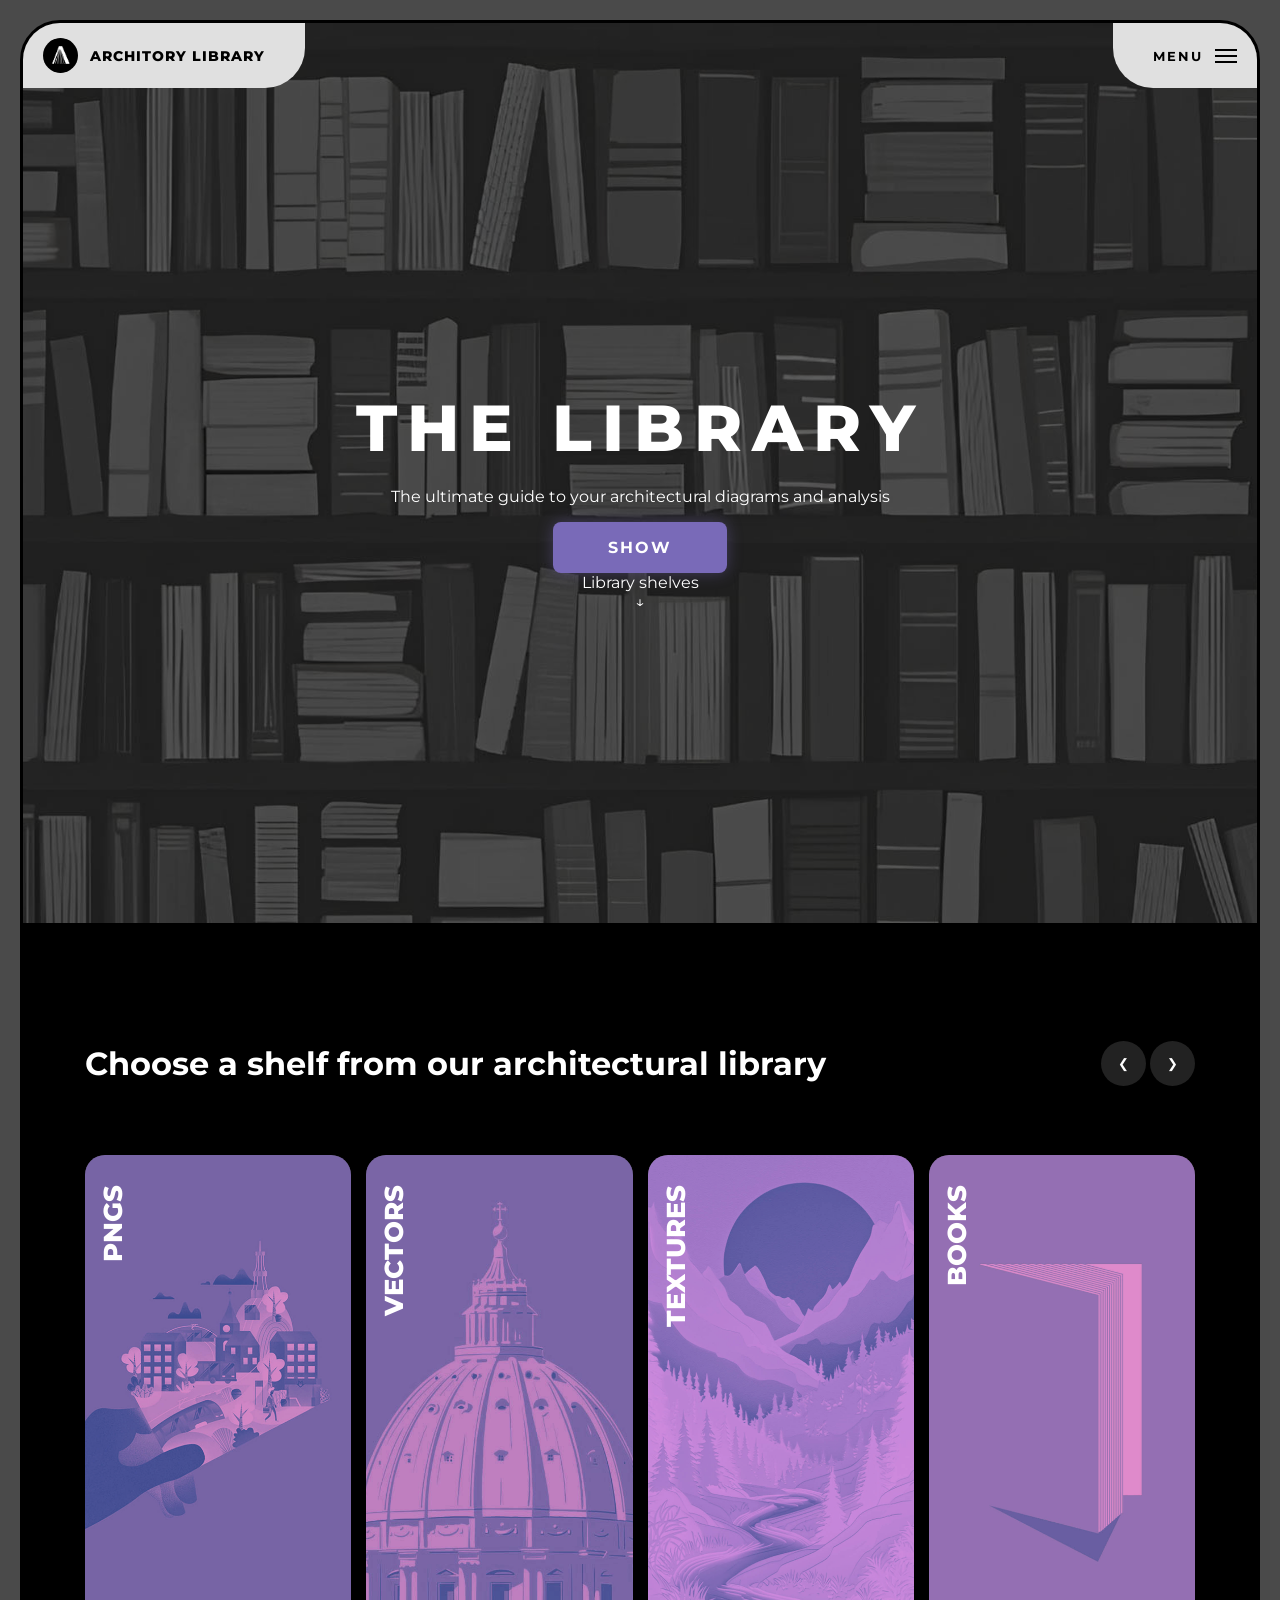
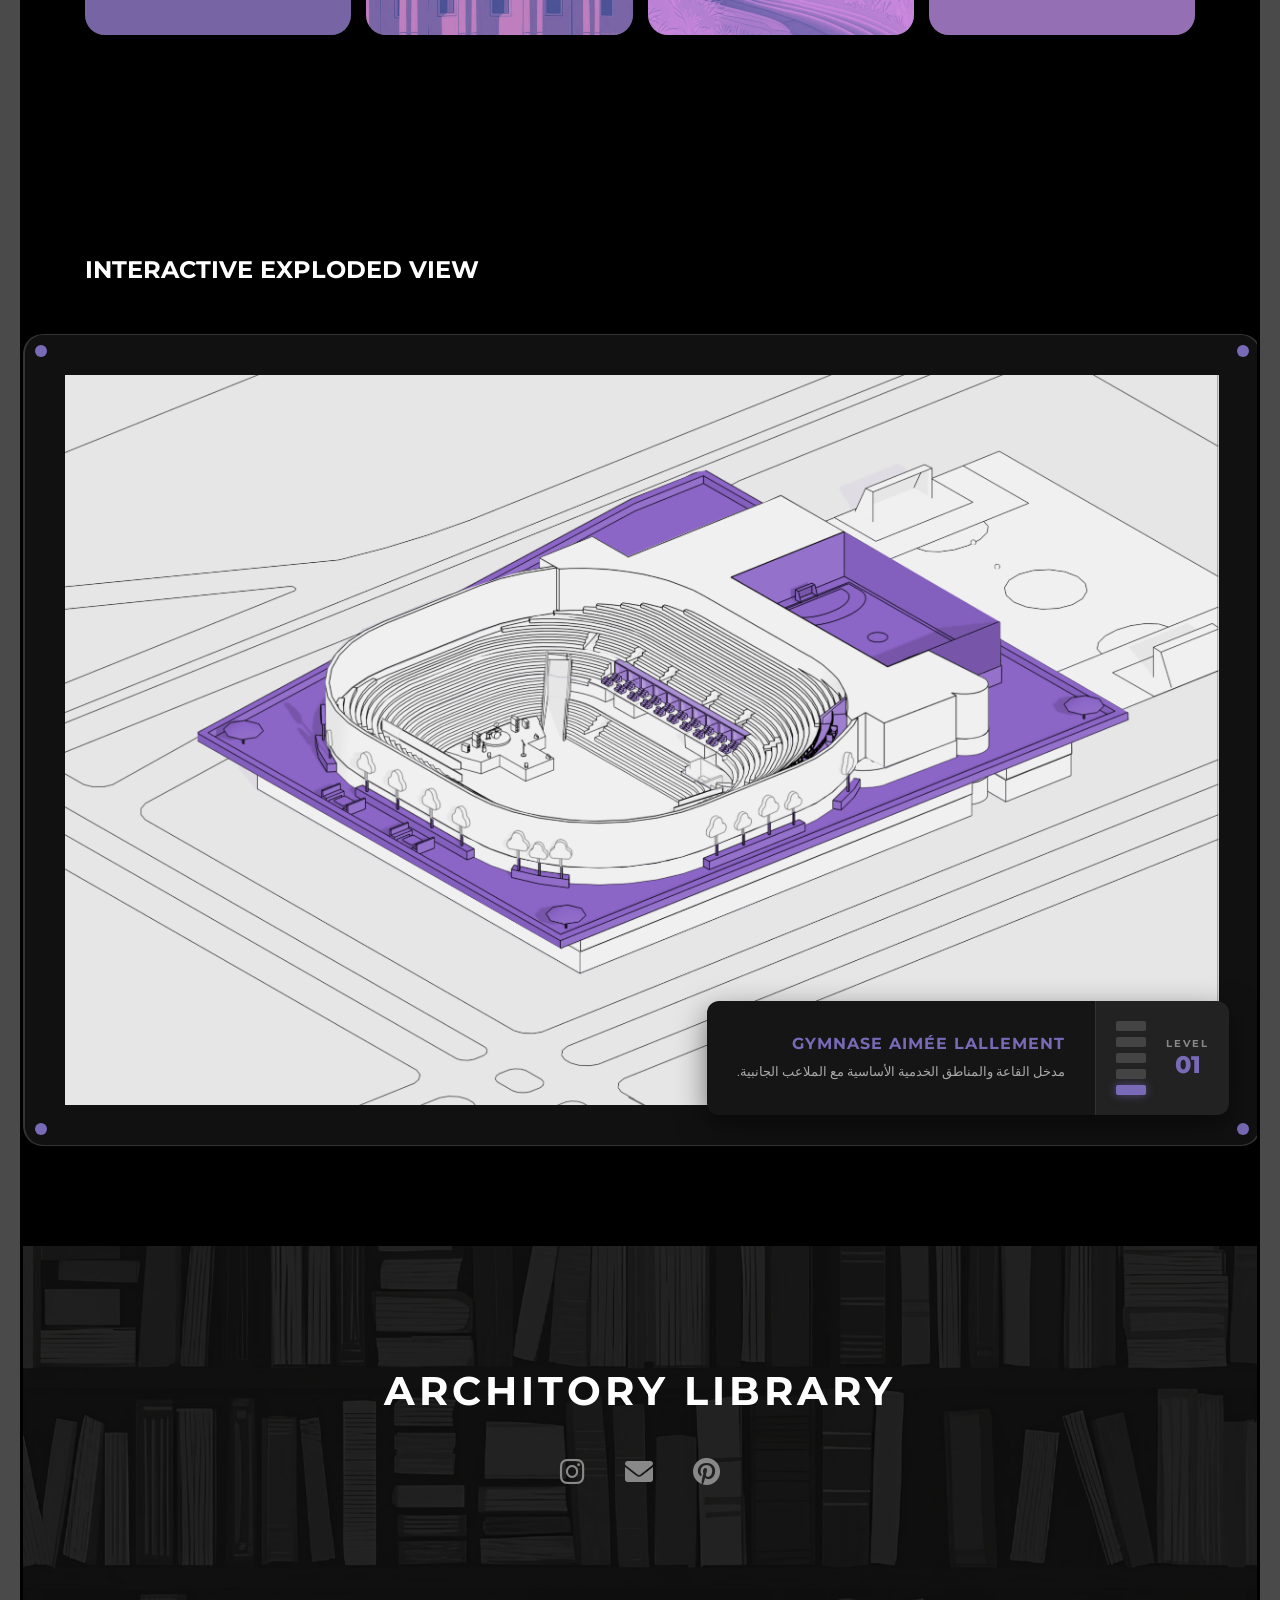
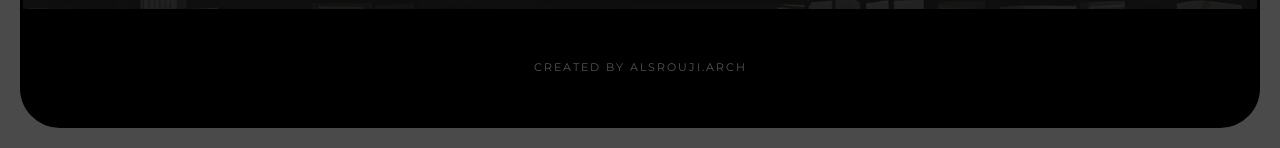
==== architory try/index.html @ 360d8b0a "Add files via upload" ====
<!DOCTYPE html>
<html lang="en">
<head>
    <meta charset="UTF-8">
    <meta name="viewport" content="width=device-width, initial-scale=1.0">
    <title>The Library | Architory</title>
    <link href="https://fonts.googleapis.com/css2?family=Montserrat:wght@300;400;700;800&display=swap" rel="stylesheet">
    <link rel="stylesheet" href="https://cdnjs.cloudflare.com/ajax/libs/font-awesome/6.0.0/css/all.min.css">
    <link rel="stylesheet" href="style.css">
</head>
<body>

<div class="wrapper">
    <header class="top-nav">
        <div class="logo-area">
            <img src="images/logo.png" alt="Logo" class="logo-img">
            <span class="logo-text">ARCHITORY LIBRARY</span>
        </div>
        
        <div class="menu-area">
            <span class="menu-label">MENU</span>
            <div class="hamburger">
                <span></span>
                <span></span>
                <span></span>
            </div>
        </div>
    </header>

    <section class="hero">
        <div class="hero-overlay"></div>
        <div class="hero-content">
            <h1>THE LIBRARY</h1>
            <p>The ultimate guide to your architectural diagrams and analysis</p>
            <a href="#cards-section" class="hero-btn">SHOW</a>
            <div class="learn-more">
                Library shelves
                <div class="arrow">↓</div>
            </div>
        </div>
    </section>

    <div class="section" id="cards-section">
        <div class="top">
            <h1>Choose a shelf from our architectural library</h1>
            <div class="arrows">
                <button id="prev">❮</button>
                <button id="next">❯</button>
            </div>
        </div>

        <div class="slider">
            <div class="cards active">
                <a href="category.html?type=pngs" class="card">
                    <span class="vertical">PNGs</span>
                    <img class="icon" src="images/card-png-thumb.jpg">
                    <div class="details">
                        <div class="text">
                            <h2>PNGs</h2>
                            <p>PNG format preserves high image quality and sharp lines.</p>
                        </div>
                        <img src="images/card-png-full.jpg">
                    </div>
                </a>
                <a href="category.html?type=vectors" class="card">
                    <span class="vertical">VECTORS</span>
                    <img class="icon" src="images/card-vector-thumb.jpg">
                    <div class="details">
                        <div class="text">
                            <h2>VECTORS</h2>
                            <p>Vector graphics maintain perfect quality at any scale.</p>
                        </div>
                        <img src="images/card-vector-full.jpg">
                    </div>
                </a>
                <a href="category.html?type=textures" class="card">
                    <span class="vertical">TEXTURES</span>
                    <img class="icon" src="images/card-texture-thumb.jpg">
                    <div class="details">
                        <div class="text">
                            <h2>TEXTURES</h2>
                            <p>Textures add visual depth to architectural diagrams.</p>
                        </div>
                        <img src="images/card-texture-full.jpg">
                    </div>
                </a>
                <a href="category.html?type=books" class="card">
                    <span class="vertical">BOOKS</span>
                    <img class="icon" src="images/card-books-thumb.jpg">
                    <div class="details">
                        <div class="text">
                            <h2>BOOKS</h2>
                            <p>Books provide structured architectural knowledge.</p>
                        </div>
                        <img src="images/card-books-full.jpg">
                    </div>
                </a>
            </div>

            <div class="cards">
                <a href="category.html?type=analysis" class="card">
                    <span class="vertical">SITE ANALYSIS</span>
                    <img class="icon" src="images/card-analysis-thumb.jpg">
                    <div class="details">
                        <div class="text">
                            <h2>SITE ANALYSIS</h2>
                            <p>Understanding environmental and urban conditions.</p>
                        </div>
                        <img src="images/card-analysis-full.jpg">
                    </div>
                </a>
                <a href="category.html?type=pinterest" class="card">
                    <span class="vertical">PINTEREST</span>
                    <img class="icon" src="images/card-pinterest-thumb.jpg">
                    <div class="details">
                        <div class="text">
                            <h2>PINTEREST</h2>
                            <p>Organize design inspirations and visual ideas.</p>
                        </div>
                        <img src="images/card-pinterest-full.jpg">
                    </div>
                </a>
                <a href="category.html?type=inspiration" class="card">
                    <span class="vertical">INSPIRATION</span>
                    <img class="icon" src="images/card-inspiration-thumb.jpg">
                    <div class="details">
                        <div class="text">
                            <h2>INSPIRATION</h2>
                            <p>Generate unique architectural design concepts.</p>
                        </div>
                        <img src="images/card-inspiration-full.jpg">
                    </div>
                </a>
                <a href="category.html?type=tools" class="card">
                    <span class="vertical">OUR TOOLS</span>
                    <img class="icon" src="images/card-tools-thumb.jpg">
                    <div class="details">
                        <div class="text">
                            <h2>OUR TOOLS</h2>
                            <p>Tools that help architects present ideas clearly.</p>
                        </div>
                        <img src="images/card-tools-full.jpg">
                    </div>
                </a>
            </div>
        </div>
    </div>

    <section class="exploded-section">
        <div class="top" style="width: 90%; margin: 0 auto 30px auto;">
            <h1 style="text-transform: uppercase;">Interactive Exploded View</h1>
        </div>
    
        <div class="main-screen-frame">
            <div class="corner tl"></div><div class="corner tr"></div>
            <div class="corner bl"></div><div class="corner br"></div>
    
            <div class="map-container">
                <div id="floor-1" class="floor-layer fixed-base active"><img src="images/floor1.png" alt="Base"></div>
                <div id="floor-2" class="floor-layer moving-layer"><img src="images/floor2.png" alt="2"></div>
                <div id="floor-3" class="floor-layer moving-layer"><img src="images/floor3.png" alt="3"></div>
                <div id="floor-4" class="floor-layer moving-layer"><img src="images/floor4.png" alt="4"></div>
                <div id="floor-5" class="floor-layer moving-layer"><img src="images/floor5.png" alt="5"></div>
            </div>
    
            <div class="ui-bottom-right" dir="rtl">
                <div class="info-rect">
                    <h2 id="floor-title">GYMNASE AIMÉE LALLEMENT</h2>
                    <p id="floor-desc">مدخل القاعة والمناطق الخدمية الأساسية مع الملاعب الجانبية.</p>
                </div>
    
                <div class="control-box">
                    <div class="level-indicator">
                        <span class="lvl-label">LEVEL</span>
                        <span id="current-lvl-num">01</span>
                    </div>
                    <div class="mini-grid-buttons">
                        <button class="grid-btn" onclick="switchFloor(5, this)"></button>
                        <button class="grid-btn" onclick="switchFloor(4, this)"></button>
                        <button class="grid-btn" onclick="switchFloor(3, this)"></button>
                        <button class="grid-btn" onclick="switchFloor(2, this)"></button>
                        <button class="grid-btn active" id="default-btn" onclick="switchFloor(1, this)"></button>
                    </div>
                </div>
            </div>
        </div>
    </section>
   
    <section class="contact">
        <div class="contact-overlay"></div>
        <div class="contact-content">
            <h2 class="footer-logo-text">ARCHITORY LIBRARY</h2>
            <div class="social">
                <a href="https://www.instagram.com/_architory_?igsh=MTR0dXZ2dDJjMWpxcg==" target="_blank">
                    <i class="fab fa-instagram"></i>
                </a>
                
                <a href="mailto:architory@gmail.com">
                    <i class="fas fa-envelope"></i>
                </a>
                
                <a href="https://pin.it/70o2SQbQT" target="_blank">
                    <i class="fab fa-pinterest"></i>
                </a>
            </div>
        </div>
    </section>

    <footer class="footer">
        <p>CREATED BY ALSROUJI.ARCH</p>
    </footer>
</div>

<script src="script.js"></script>
</body>
</html>
---- architory try/style.css ----
/* ================= كودك الأصلي كما هو ================= */
html { scroll-behavior: smooth; background: #4A4A4A; }
body {
    font-family: 'Montserrat', sans-serif;
    margin: 0; padding: 20px; box-sizing: border-box;
    background: #4A4A4A; overflow-x: hidden;
}
.wrapper {
    background: #000; border-radius: 40px; overflow: hidden;
    position: relative; border: 3px solid #000;
    min-height: calc(100vh - 40px);
}
.top-nav { position: absolute; top: 0; width: 100%; display: flex; justify-content: space-between; z-index: 100; }
.logo-area { background: #e0e0e0; padding: 15px 40px 15px 20px; display: flex; align-items: center; gap: 12px; border-radius: 0 0 40px 0; }
.logo-img { width: 35px; height: 35px; border-radius: 50%; }
.logo-text { color: #000; font-weight: 800; font-size: 14px; letter-spacing: 1px; }
.menu-area { background: #e0e0e0; padding: 15px 20px 15px 40px; display: flex; align-items: center; gap: 12px; border-radius: 0 0 0 40px; cursor: pointer; transition: 0.3s; }
.menu-area:hover { background: #796AB8; }
.menu-area:hover .menu-label, .menu-area:hover .hamburger span { background: #fff; color: #fff; }
.menu-label { color: #000; font-weight: 700; font-size: 13px; letter-spacing: 2px; }
.hamburger { display: flex; flex-direction: column; gap: 4px; }
.hamburger span { display: block; width: 22px; height: 2px; background: #000; transition: 0.3s; }

.hero {
    position: relative; height: 100vh; background-image: url("images/hero-background.jpg");
    background-size: cover; background-position: center; display: flex;
    align-items: center; justify-content: center; text-align: center;
}
.hero-overlay { position: absolute; inset: 0; background: rgba(0, 0, 0, 0.45); }
.hero-content { position: relative; z-index: 2; color: white; }
.hero-content h1 { font-size: clamp(35px, 8vw, 65px); font-weight: 800; letter-spacing: 10px; margin-bottom: 20px; }
.hero-btn {
    display: inline-block; background: #796AB8; color: white; padding: 16px 55px;
    text-decoration: none; border-radius: 8px; font-weight: 700; letter-spacing: 2px;
    transition: all 0.4s ease; border: none; cursor: pointer;
    box-shadow: 0 0 15px rgba(121, 106, 184, 0.4);
}
.hero-btn:hover { background: #8b7bd1; transform: translateY(-3px) scale(1.05); box-shadow: 0 0 30px rgba(121, 106, 184, 0.8); }

.section { width: 90%; margin: auto; padding: 100px 0; }
.top { display: flex; justify-content: space-between; align-items: center; margin-bottom: 30px; color: white; }
.arrows button { background: #222; color: white; border: none; width: 45px; height: 45px; border-radius: 50%; cursor: pointer; transition: 0.3s; }
.arrows button:hover { background: #796AB8; }
.slider { margin-top: 50px; position: relative; height: 480px; }
.cards { display: flex; gap: 15px; position: absolute; width: 100%; height: 100%; opacity: 0; transition: 0.6s ease; pointer-events: none; }
.cards.active { opacity: 1; position: relative; pointer-events: all; }
.card {
    flex: 1; border-radius: 20px; overflow: hidden; position: relative;
    background: #393939; transition: all 0.7s cubic-bezier(0.25, 1, 0.5, 1); cursor: pointer;
    text-decoration: none;
}
.card:hover { flex: 4; }
.icon { width: 100%; height: 100%; object-fit: cover; opacity: 0.85; }
.vertical { position: absolute; top: 30px; left: 12px; writing-mode: vertical-rl; transform: rotate(180deg); font-size: 26px; font-weight: 800; color: white; z-index: 2; text-transform: uppercase; }
.card:hover .vertical { opacity: 0; }
.details {
    position: absolute; inset: 0; display: flex; align-items: center; justify-content: space-between;
    padding: 40px; background: #1a1a1a; opacity: 0; transition: 0.4s; visibility: hidden;
}
.card:hover .details { opacity: 1; visibility: visible; }
.text { width: 45%; color: white; }
.text h2 { font-size: 26px; margin-bottom: 12px; font-weight: 700; }
.details img { width: 50%; height: 80%; border-radius: 12px; object-fit: cover; }

.contact { position: relative; padding: 120px 0; background-image: url("images/footer-background.jpg"); background-size: cover; background-position: center; text-align: center; }
.contact-overlay { position: absolute; inset: 0; background: rgba(0,0,0,0.75); }
.contact-content h2 { color: #ffffff; position: relative; z-index: 2; margin: 0; font-size: clamp(24px, 5vw, 40px); letter-spacing: 4px; }
.social { position: relative; z-index: 2; margin-top: 40px; display: flex; justify-content: center; gap: 40px; }
.social a { color: #888; font-size: 28px; transition: 0.3s; }
.social a:hover { color: #fff; transform: translateY(-5px); }
.footer { padding: 40px; text-align: center; font-size: 11px; color: #555; background: #000; letter-spacing: 2px; }

/* ================= التنسيق المضاف لصفحة الروابط فقط ================= */
.grid-layout {
    display: grid;
    grid-template-columns: repeat(auto-fill, minmax(300px, 1fr));
    gap: 25px;
    margin-top: 30px;
}
.res-card {
    background: #151515; border-radius: 15px; overflow: hidden;
    text-decoration: none; border: 1px solid #333; transition: 0.3s;
}
.res-card:hover { border-color: #796AB8; transform: translateY(-5px); }
.res-img { width: 100%; height: 170px; object-fit: cover; }
.res-info { padding: 20px; display: flex; justify-content: space-between; align-items: center; color: white; }
.res-info h3 { margin: 0; font-size: 14px; letter-spacing: 1px; }
.res-info i { color: #796AB8; }
/* ================= تنسيقات صفحة المنظور المتفجر ================= */
:root {
    --active-purple: #796AB8; /* لون الموقع الأساسي */
    --transition-speed: 2.2s; 
    --jump-peak: -15px; 
}

.main-screen-frame {
    position: relative;
    width: 100%; 
    height: 65vh; /* ارتفاع متناسق مع الشاشة */
    min-height: 500px;
    background-color: #1a1a1a; /* خلفية داكنة */
    border: 2px solid #333;
    border-radius: 20px; /* تناسب انحناءات الموقع */
    overflow: hidden;
}

.corner { position: absolute; width: 12px; height: 12px; background: #796AB8; z-index: 200; border-radius: 50%; }
.tl { top: 10px; left: 10px; } .tr { top: 10px; right: 10px; }
.bl { bottom: 10px; left: 10px; } .br { bottom: 10px; right: 10px; }

.map-container { position: absolute; inset: 0; z-index: 1; }
.floor-layer { position: absolute; inset: 0; display: flex; justify-content: center; align-items: center; pointer-events: none; }
.floor-layer img { width: 100%; height: 100%; object-fit: contain; padding: 40px; box-sizing: border-box; }

@keyframes floorJumpIn {
    0% { transform: translateY(50px); opacity: 0; filter: grayscale(100%) brightness(0.5); }
    40% { transform: translateY(var(--jump-peak)); opacity: 1; filter: grayscale(0%) brightness(1); }
    100% { transform: translateY(0); opacity: 1; filter: grayscale(0%) brightness(1); }
}

@keyframes floorJumpOut {
    0% { transform: translateY(0); opacity: 1; filter: grayscale(0%) brightness(1); }
    30% { transform: translateY(var(--jump-peak)); opacity: 1; filter: grayscale(100%) brightness(0.5); }
    100% { transform: translateY(80px); opacity: 0; filter: grayscale(100%) brightness(0.5); }
}

#floor-1 { z-index: 5; } #floor-2 { z-index: 10; } #floor-3 { z-index: 15; } #floor-4 { z-index: 20; } #floor-5 { z-index: 25; }

/* ================= CSS المطور للتحكم الذكي باللون البنفسجي ================= */

.floor-layer.active { z-index: 100; }

.floor-layer.active img { 
    transform: translateY(0); 
    opacity: 1; 
    /* جعل الطابق النشط يملأ بالألوان الطبيعية (البنفسجي يظهر واضحاً) */
    filter: none !important; 
    transition: transform 0.8s ease; 
}

.floor-layer.jump-in img { 
    animation: floorJumpIn var(--transition-speed) cubic-bezier(0.23, 1, 0.32, 1) forwards !important; 
}

.floor-layer.is-above img { 
    animation: floorJumpOut var(--transition-speed) cubic-bezier(0.23, 1, 0.32, 1) forwards; 
}

/* --- تعديل الطوابق السفلية (تحويل البنفسجي إلى أبيض) --- */
.floor-layer.is-below img { 
    animation: none !important; 
    transform: translateY(0) !important; 
    opacity: 1; 
    
    /* --- القناع اللوني الذكي --- */
    /* 1. زيادة التباين بشدة لفصل اللون البنفسجي عن الخطوط السوداء */
    filter: contrast(150%) brightness(1.1) !important; 
    
    /* 2. تحويل الصورة إلى تدرج رمادي مؤقت */
    filter: grayscale(100%) !important; 

    /* 3. مزج النتيجة مع الخلفية البيضاء لتحويل اللون الرمادي الفاتح (الذي كان بنفسجياً) إلى أبيض ناصع */
    mix-blend-mode: screen; 
    
    transition: filter 1s ease; 
}

/* --- تعديل الطابق الأول الأساسي (ليتفاعل مع القاعدة الجديدة) --- */
.floor-layer.fixed-base { z-index: 5 !important; }

.floor-layer.fixed-base img { 
    animation: none !important; 
    transform: translateY(0) !important; 
    opacity: 1 !important; 
    /* إزالة filter: none !important القديم ليسمح للقاعدة الجديدة بالعمل */
    filter: none; 
    transition: filter 1s ease; 
}

/* --- قاعدة خاصة للطابق الأول عندما يكون "تحت" --- */
#floor-1.is-below img {
    /* تطبيق نفس قاعدة القناع اللوني الذكي */
    filter: contrast(150%) brightness(1.1) grayscale(100%) !important;
    mix-blend-mode: screen;
}

/* --- تصميم الواجهة السفلية --- */
.ui-bottom-right {
    position: absolute; bottom: 30px; right: 30px;
    display: flex; flex-direction: row-reverse; 
    align-items: stretch; z-index: 500;
    box-shadow: 0 10px 30px rgba(0,0,0,0.5);
    border-radius: 12px;
    overflow: hidden;
}

.info-rect {
    background: #151515; border-right: 1px solid #333;
    padding: 20px 30px; min-width: 250px; max-width: 350px;
    display: flex; flex-direction: column; justify-content: center;
    color: white; text-align: right;
}

.info-rect h2 { margin: 0; font-size: 16px; letter-spacing: 1px; font-weight: 700; color: var(--active-purple); }
.info-rect p { margin: 8px 0 0; font-size: 13px; color: #aaa; line-height: 1.6; }

.control-box {
    background: #222; 
    padding: 20px; display: flex; align-items: center; gap: 20px;
}

.level-indicator { display: flex; flex-direction: column; align-items: center; color: white; }
.lvl-label { font-size: 10px; font-weight: 700; color: #888; letter-spacing: 2px; }
#current-lvl-num { font-size: 24px; font-weight: 800; color: var(--active-purple); }

.mini-grid-buttons { display: flex; flex-direction: column; gap: 6px; }

.grid-btn {
    width: 30px; height: 10px; border: none; border-radius: 2px;
    background: #444; cursor: pointer; transition: 0.3s;
}

.grid-btn:hover { background: #666; }
.grid-btn.active { background: var(--active-purple); box-shadow: 0 0 10px rgba(121, 106, 184, 0.6); }
/* ================= EXPLODED VIEW SECTION ================= */

.exploded-section {
    padding: 100px 0;
    background: #000; 
}

.main-screen-frame {
    position: relative;
    width: 100%; 
    height: 90vh; 
    background-color: #111; 
    overflow: hidden;
    border-top: 1px solid #333;
    border-bottom: 1px solid #333;
}

.floor-layer img {
    width: 100%;
    height: 100%;
    object-fit: cover; /* لملء العرض الكامل للشاشة */
}

/* ... وبقية الكود الذي أعطيتك إياه سابقاً ... */
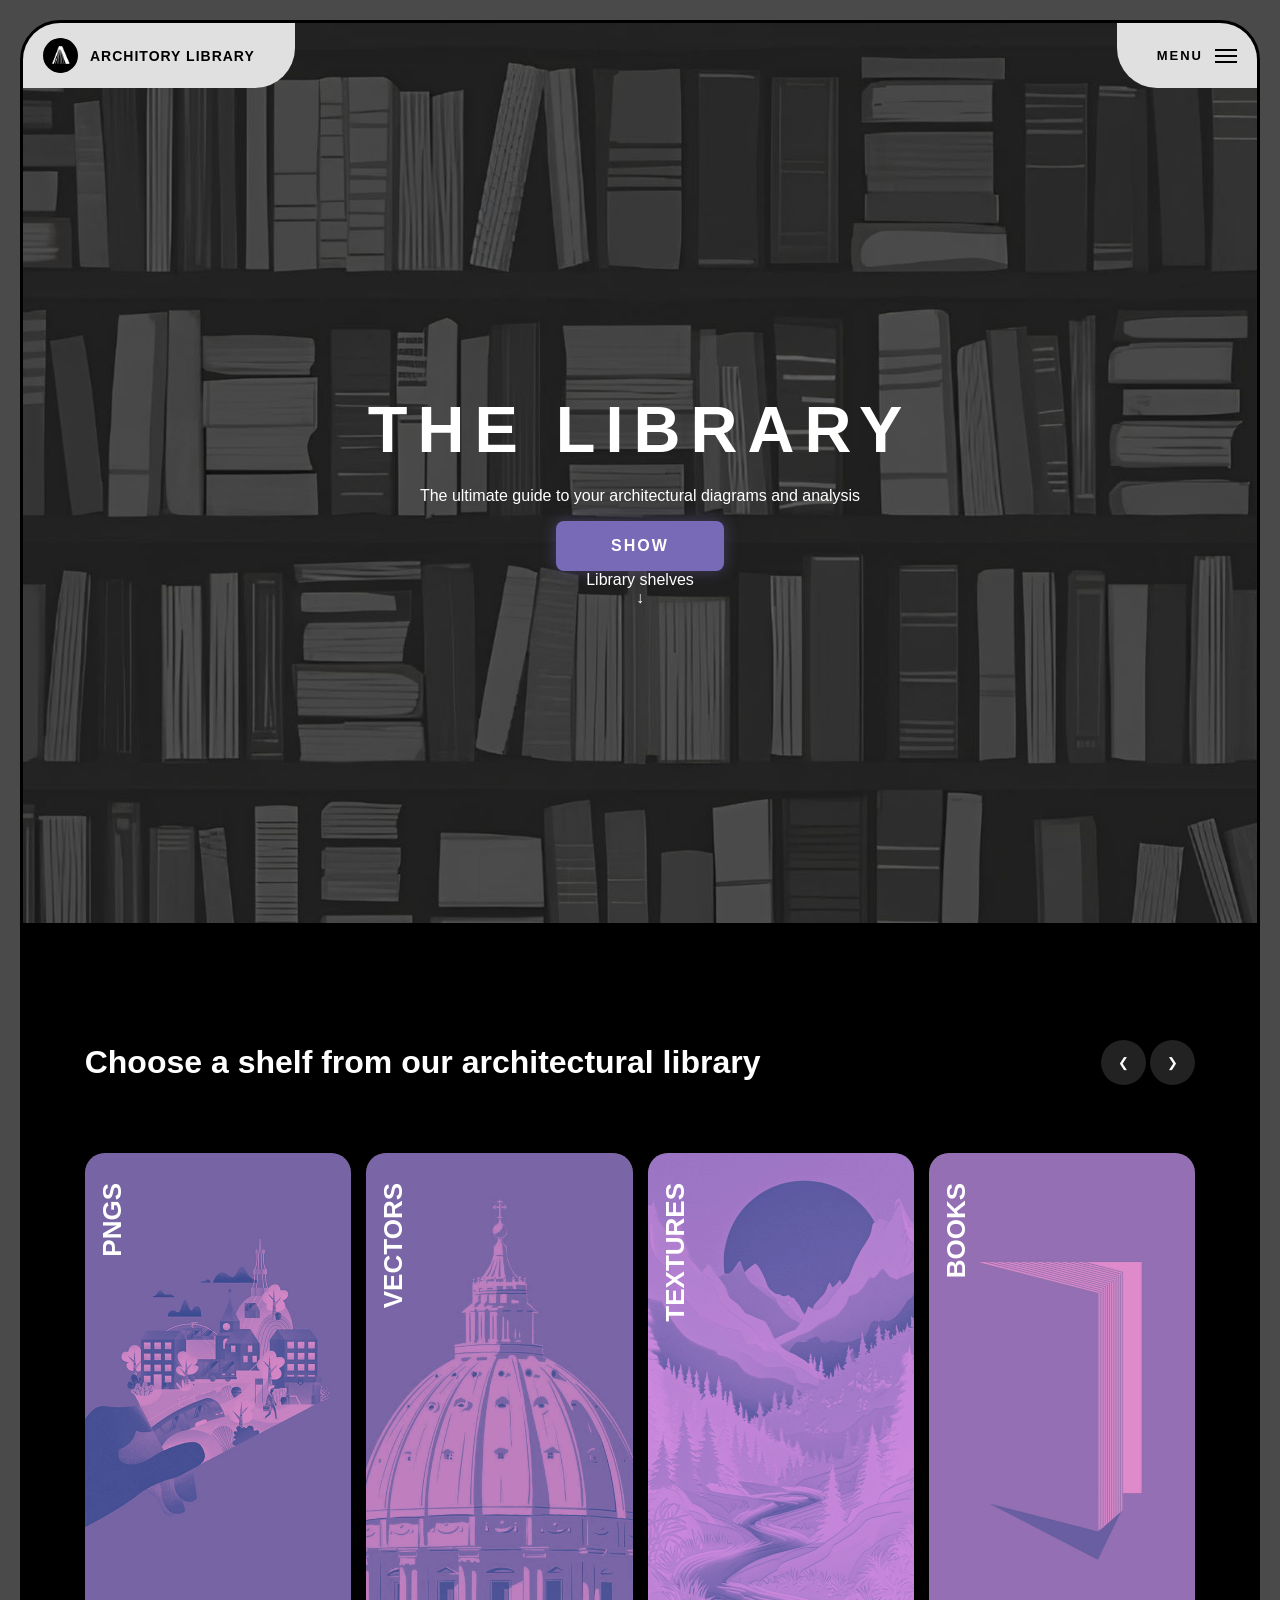
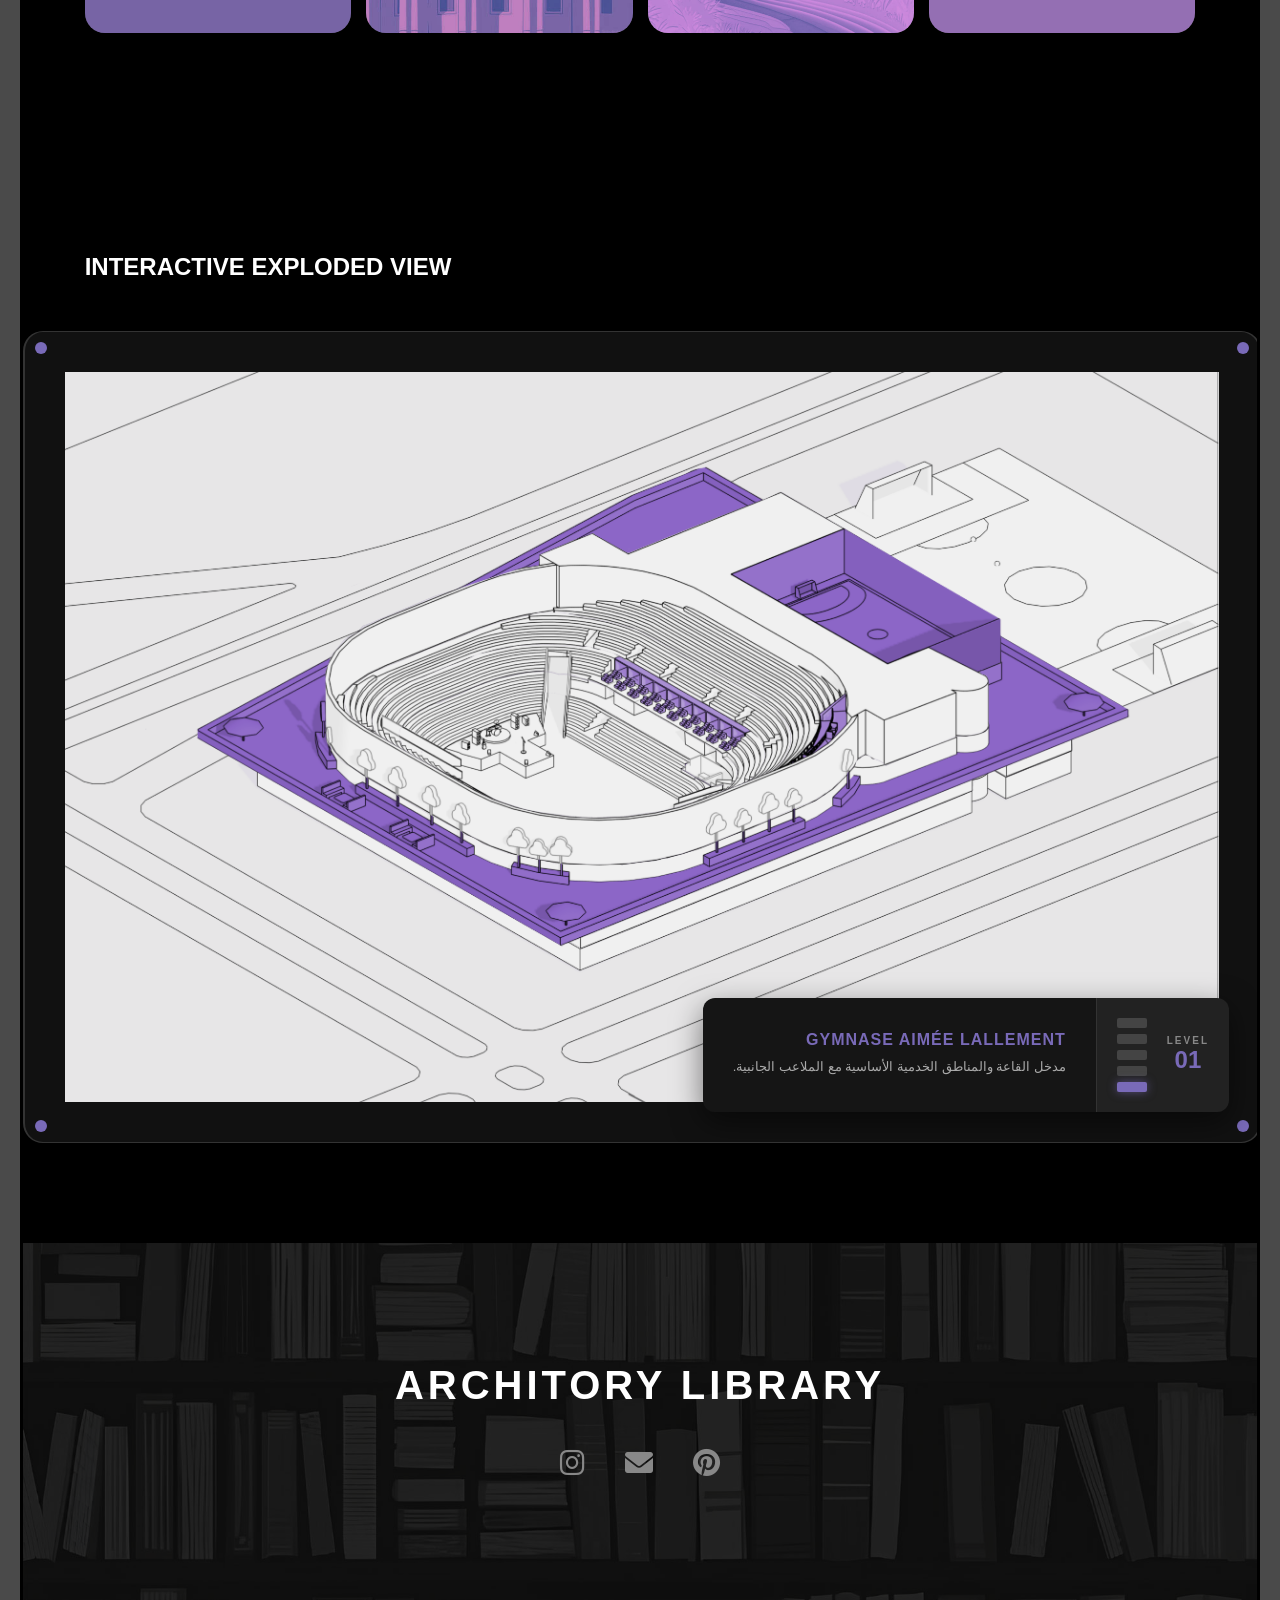
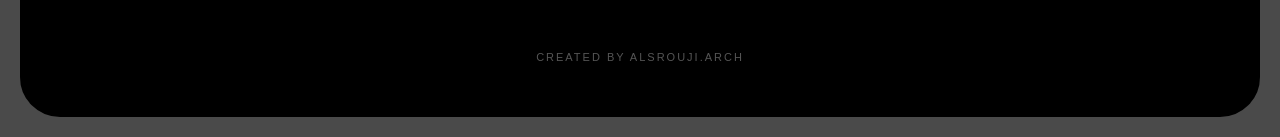
==== commit 1eebbaf9: "Update index.html" ====
--- a/architory try/index.html
+++ b/architory try/index.html
@@ -4,7 +4,7 @@
     <meta charset="UTF-8">
     <meta name="viewport" content="width=device-width, initial-scale=1.0">
     <title>The Library | Architory</title>
-    <link href="https://fonts.googleapis.com/css2?family=Montserrat:wght@300;400;700;800&display=swap" rel="stylesheet">
+    <link href="architory%20try/style.css"" rel="stylesheet">
     <link rel="stylesheet" href="https://cdnjs.cloudflare.com/ajax/libs/font-awesome/6.0.0/css/all.min.css">
     <link rel="stylesheet" href="style.css">
 </head>
@@ -213,4 +213,4 @@
 
 <script src="script.js"></script>
 </body>
-</html>+</html>
